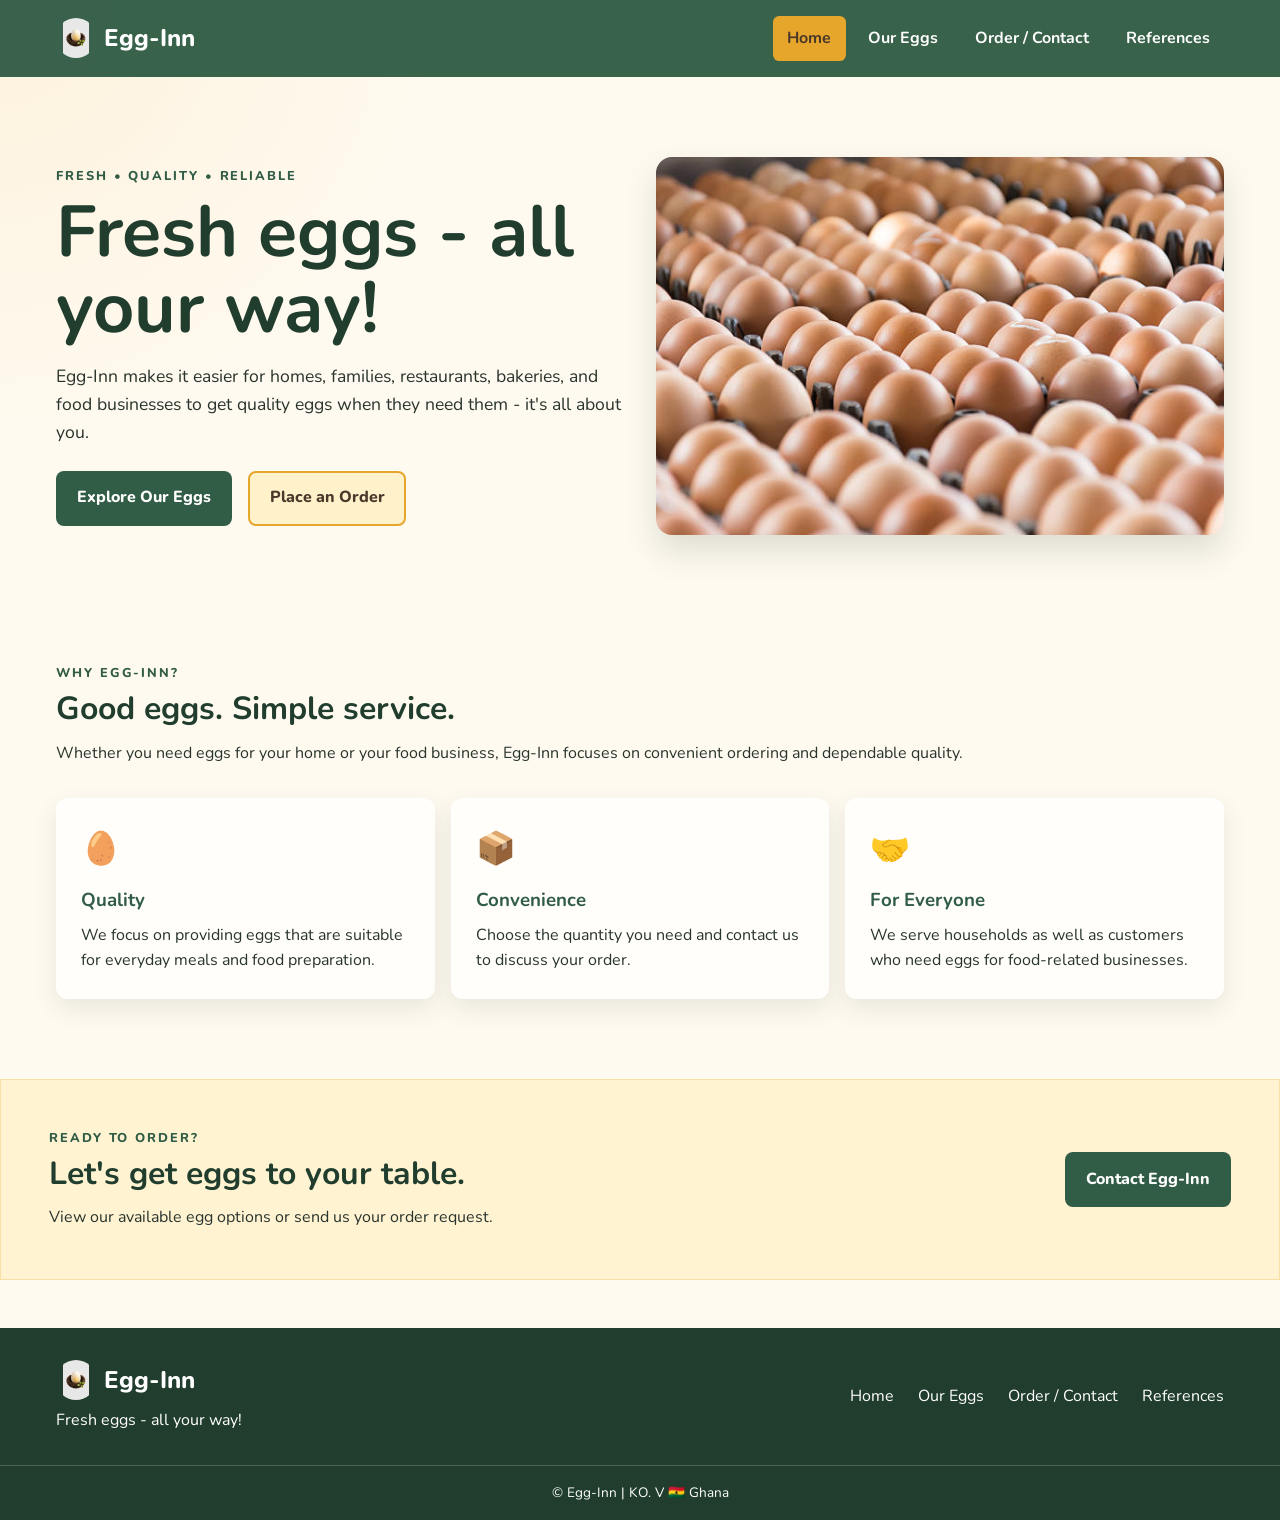
==== project/index.html @ 96a09015 "Egg project - all in" ====
<!DOCTYPE html>
<html lang="en">

<head>
    <meta charset="UTF-8">
    <meta name="author" content="Kelvin Offei Van-Addo">
    <meta name="description"
        content="Egg-Inn provides fresh, quality eggs for homes, families, food businesses, and customers looking for convenient egg supplies in Ghana.">
    <meta name="viewport" content="width=device-width, initial-scale=1.0">

    <title>Egg-Inn | Fresh Eggs - All Your Way!</title>

    <link rel="preconnect" href="https://fonts.googleapis.com">
    <link rel="preconnect" href="https://fonts.gstatic.com" crossorigin>
    <link href="https://fonts.googleapis.com/css2?family=Nunito:wght@400;600;700;800&display=swap" rel="stylesheet">

    <link rel="icon" href="images/logo.png" type="image/png">

    <link rel="stylesheet" href="styles/egg-inn.css">
    <link rel="stylesheet" href="styles/egg-inn-large.css">

    <script src="scripts/main.js" defer></script>
</head>

<body>

    <header class="site-header">

        <div class="header-content">

            <a class="logo" href="index.html">
                <img src="images/logo.png" alt="Egg-Inn logo" class="logo-icon">
                <span>Egg-Inn</span>
            </a>

            <button id="menu" class="menu-button" type="button" aria-label="Open navigation menu" aria-expanded="false"
                aria-controls="primary-navigation">
                ☰
            </button>

            <nav id="primary-navigation" class="navigation" aria-label="Main navigation">
                <ul>
                    <li><a class="active" href="index.html" aria-current="page">Home</a></li>
                    <li><a href="products.html">Our Eggs</a></li>
                    <li><a href="contact.html">Order / Contact</a></li>
                    <li><a href="references.html">References</a></li>
                </ul>
            </nav>

        </div>

    </header>

    <main>

        <section class="hero">

            <div class="hero-content">

                <p class="eyebrow">FRESH • QUALITY • RELIABLE</p>

                <h1>Fresh eggs - all your way!</h1>

                <p>
                    Egg-Inn makes it easier for homes, families, restaurants,
                    bakeries, and food businesses to get quality eggs when
                    they need them - it's all about you.
                </p>

                <div class="hero-actions">

                    <a class="button primary-button" href="products.html">
                        Explore Our Eggs
                    </a>

                    <a class="button secondary-button" href="contact.html">
                        Place an Order
                    </a>

                </div>

            </div>

            <div class="hero-image">

                <img src="images/egginnhero.webp" alt="Fresh eggs prepared for customers" width="800" height="600">

            </div>

        </section>

        <section class="welcome section-container">

            <div>

                <p class="eyebrow">WHY EGG-INN?</p>

                <h2>Good eggs. Simple service.</h2>

                <p>
                    Whether you need eggs for your home or your food business,
                    Egg-Inn focuses on convenient ordering and dependable
                    quality.
                </p>

            </div>

            <div class="feature-grid">

                <article class="feature-card">

                    <span class="feature-icon" aria-hidden="true">🥚</span>

                    <h3>Quality</h3>

                    <p>
                        We focus on providing eggs that are suitable for
                        everyday meals and food preparation.
                    </p>

                </article>

                <article class="feature-card">

                    <span class="feature-icon" aria-hidden="true">📦</span>

                    <h3>Convenience</h3>

                    <p>
                        Choose the quantity you need and contact us to discuss
                        your order.
                    </p>

                </article>

                <article class="feature-card">

                    <span class="feature-icon" aria-hidden="true">🤝</span>

                    <h3>For Everyone</h3>

                    <p>
                        We serve households as well as customers who need eggs
                        for food-related businesses.
                    </p>

                </article>

            </div>

        </section>

        <section class="cta-section">

            <div>

                <p class="eyebrow">READY TO ORDER?</p>

                <h2>Let's get eggs to your table.</h2>

                <p>
                    View our available egg options or send us your order
                    request.
                </p>

            </div>

            <a class="button primary-button" href="contact.html">
                Contact Egg-Inn
            </a>

        </section>

    </main>

    <footer class="site-footer">

        <div class="footer-content">

            <div>

                <a class="logo footer-logo" href="index.html">
                    <img src="images/logo.png" alt="Egg-Inn logo" class="logo-icon">
                    <span>Egg-Inn</span>
                </a>

                <p>Fresh eggs - all your way!</p>

            </div>

            <div class="footer-links">

                <a href="index.html">Home</a>
                <a href="products.html">Our Eggs</a>
                <a href="contact.html">Order / Contact</a>
                <a href="references.html">References</a>

            </div>

        </div>

        <div class="copyright">

            <p>
                &copy; <span id="currentyear"></span>
                Egg-Inn | KO. V 🇬🇭 Ghana
            </p>

            <p id="lastModified"></p>

        </div>

    </footer>

</body>

</html>
---- project/styles/egg-inn.css ----
:root {
    --green: #315c45;
    --green-dark: #203d2e;
    --cream: #fffaf0;
    --gold: #e6a62c;
    --gold-light: #fff1c9;
    --brown: #4b382a;
    --white: #ffffff;
    --gray: #f2f3ef;
    --text: #29342d;

    --glass: rgba(255, 255, 255, 0.72);
    --glass-border: rgba(255, 255, 255, 0.55);
    --shadow: 0 0.6rem 1.5rem rgba(32, 61, 46, 0.10);
}

* {
    box-sizing: border-box;
    margin: 0;
    padding: 0;
}

html {
    scroll-behavior: smooth;
}

body {
    font-family: "Nunito", sans-serif;
    background:
        radial-gradient(circle at top left, rgba(230, 166, 44, 0.10), transparent 28rem),
        var(--cream);
    color: var(--text);
    line-height: 1.6;
}

img {
    display: block;
    max-width: 100%;
    height: auto;
}

a {
    color: inherit;
}

.site-header {
    background: rgba(49, 92, 69, 0.96);
    color: var(--white);
    position: relative;
    z-index: 10;
}

.header-content {
    position: relative;
    display: flex;
    align-items: center;
    justify-content: space-between;
    max-width: 1200px;
    margin: 0 auto;
    padding: 1rem;
}

.logo {
    display: flex;
    align-items: center;
    gap: 0.5rem;
    color: var(--white);
    text-decoration: none;
    font-size: 1.5rem;
    font-weight: 800;
}

.logo-icon {
    width: 2.5rem;
    height: 2.5rem;
    object-fit: contain;
    border-radius: 50%;
}

.menu-button {
    border: 0;
    background: transparent;
    color: var(--white);
    font-size: 1.8rem;
    cursor: pointer;
    padding: 0.25rem 0.5rem;
}

.menu-button:focus-visible,
a:focus-visible,
button:focus-visible,
input:focus-visible,
select:focus-visible,
textarea:focus-visible {
    outline: 3px solid var(--gold);
    outline-offset: 3px;
}

.navigation {
    display: none;
    width: 100%;
}

.navigation.open {
    display: block;
}

.navigation ul {
    display: flex;
    flex-direction: column;
    list-style: none;
}

.navigation a {
    display: block;
    padding: 0.75rem 1rem;
    color: var(--white);
    text-decoration: none;
    font-weight: 700;
    border-radius: 0.4rem;
}

.navigation a:hover,
.navigation a.active {
    background: var(--gold);
    color: var(--brown);
}

.hero,
.page-intro,
.welcome,
.form-section,
.product-grid,
.info-section,
.confirmation,
.references-page {
    max-width: 1200px;
    margin: 0 auto;
    padding: 3rem 1rem;
}

.hero {
    display: grid;
    gap: 2rem;
    align-items: center;
}

.hero-content {
    max-width: 650px;
}

.hero h1,
.page-intro h1,
.confirmation h1 {
    color: var(--green-dark);
    font-size: clamp(2.2rem, 9vw, 4.5rem);
    line-height: 1.05;
    margin: 0.5rem 0 1rem;
}

.eyebrow {
    color: var(--green);
    font-size: 0.8rem;
    font-weight: 800;
    letter-spacing: 0.12rem;
}

.hero p:not(.eyebrow) {
    font-size: 1.1rem;
    max-width: 600px;
}

.hero-image img {
    width: 100%;
    border-radius: 1rem;
    box-shadow: 0 1rem 2rem rgba(32, 61, 46, 0.15);
}

.hero-actions {
    display: flex;
    flex-wrap: wrap;
    gap: 1rem;
    margin-top: 1.5rem;
}

.button {
    display: inline-block;
    border-radius: 0.5rem;
    padding: 0.8rem 1.2rem;
    text-decoration: none;
    font-weight: 800;
    cursor: pointer;
    border: 2px solid transparent;
    transition: transform 0.2s ease, box-shadow 0.2s ease, background 0.2s ease;
}

.button:hover {
    transform: translateY(-2px);
    box-shadow: 0 0.5rem 1rem rgba(32, 61, 46, 0.15);
}

.primary-button {
    background: var(--green);
    color: var(--white);
}

.primary-button:hover {
    background: var(--green-dark);
}

.secondary-button {
    background: var(--gold-light);
    border-color: var(--gold);
    color: var(--brown);
}

.secondary-button:hover {
    background: var(--gold);
}

.welcome h2,
.cta-section h2,
.info-section h2,
.product-summary-section h2 {
    color: var(--green-dark);
    font-size: 2rem;
    line-height: 1.2;
    margin: 0.4rem 0 0.75rem;
}

.feature-grid {
    display: grid;
    gap: 1rem;
    margin-top: 2rem;
}

.feature-card {
    background: var(--glass);
    border: 1px solid var(--glass-border);
    backdrop-filter: blur(10px);
    -webkit-backdrop-filter: blur(10px);
    padding: 1.5rem;
    border-radius: 0.75rem;
    box-shadow: var(--shadow);
}

.feature-icon {
    display: block;
    font-size: 2rem;
    margin-bottom: 0.75rem;
}

.feature-card h3 {
    color: var(--green);
    margin-bottom: 0.4rem;
}

.cta-section,
.info-section {
    display: grid;
    gap: 1.5rem;
    align-items: center;
    background: rgba(255, 241, 201, 0.78);
    border: 1px solid rgba(230, 166, 44, 0.25);
    margin-top: 2rem;
}

.page-intro {
    text-align: center;
    max-width: 900px;
}

.page-intro p:last-child {
    max-width: 700px;
    margin: 0 auto;
}

.product-grid {
    display: grid;
    gap: 1.5rem;
}

.product-card {
    overflow: hidden;
    background: var(--glass);
    border: 1px solid var(--glass-border);
    backdrop-filter: blur(10px);
    -webkit-backdrop-filter: blur(10px);
    border-radius: 0.75rem;
    box-shadow: var(--shadow);
    transition: transform 0.2s ease, box-shadow 0.2s ease;
}

.product-card:hover {
    transform: translateY(-4px);
    box-shadow: 0 1rem 2rem rgba(32, 61, 46, 0.14);
}

.product-card img {
    width: 100%;
}

.product-content {
    padding: 1.5rem;
}

.product-label {
    color: var(--green);
    font-size: 0.75rem;
    font-weight: 800;
    letter-spacing: 0.1rem;
}

.product-content h2 {
    color: var(--green-dark);
    margin: 0.35rem 0 0.5rem;
}

.text-link {
    display: inline-block;
    color: var(--green);
    font-weight: 800;
    margin-top: 1rem;
}

.text-link:hover {
    color: var(--gold);
}

.product-summary-section {
    padding-top: 1rem;
}

.product-summary {
    list-style: none;
    display: grid;
    gap: 1rem;
    margin-top: 1.5rem;
}

.product-summary li {
    background: var(--glass);
    border: 1px solid var(--glass-border);
    border-left: 0.35rem solid var(--gold);
    backdrop-filter: blur(10px);
    -webkit-backdrop-filter: blur(10px);
    padding: 1rem;
    border-radius: 0.4rem;
    box-shadow: var(--shadow);
}

.form-section {
    max-width: 800px;
}

form {
    background: var(--glass);
    border: 1px solid var(--glass-border);
    backdrop-filter: blur(12px);
    -webkit-backdrop-filter: blur(12px);
    padding: 1.5rem;
    border-radius: 0.75rem;
    box-shadow: var(--shadow);
}

fieldset {
    border: 0;
    margin-bottom: 1.5rem;
}

legend {
    color: var(--green-dark);
    font-size: 1.25rem;
    font-weight: 800;
    margin-bottom: 1rem;
}

label {
    display: block;
    margin-bottom: 0.4rem;
    font-weight: 700;
}

input,
select,
textarea {
    width: 100%;
    border: 1px solid #b9c2ba;
    border-radius: 0.4rem;
    background: rgba(255, 255, 255, 0.88);
    color: var(--text);
    font: inherit;
    padding: 0.75rem;
    margin-bottom: 1rem;
}

input:focus,
select:focus,
textarea:focus {
    outline: 3px solid var(--gold-light);
    border-color: var(--green);
}

textarea {
    resize: vertical;
}

.required {
    color: #a32626;
    font-weight: 800;
}

.required-note {
    margin-bottom: 1rem;
    font-size: 0.9rem;
}

.confirmation {
    min-height: 60vh;
    display: flex;
    flex-direction: column;
    justify-content: center;
    align-items: flex-start;
}

.confirmation-icon {
    font-size: 4rem;
    margin-bottom: 1rem;
}

.confirmation p:not(.eyebrow) {
    max-width: 600px;
    margin-bottom: 1.5rem;
}

.references-page {
    min-height: 70vh;
}

.references-page h1,
.references-page h2 {
    color: var(--green-dark);
    margin-bottom: 1rem;
}

.references-page p {
    margin-bottom: 1.5rem;
}

.references-page ul {
    margin: 0 0 2rem 1.5rem;
}

.references-page a {
    color: var(--green);
    font-weight: 700;
}

.references-page a:hover {
    color: var(--gold);
}

.site-footer {
    background: var(--green-dark);
    color: var(--white);
    margin-top: 3rem;
}

.footer-content {
    max-width: 1200px;
    margin: 0 auto;
    padding: 2rem 1rem;
}

.footer-logo {
    margin-bottom: 0.5rem;
}

.footer-links {
    display: flex;
    flex-direction: column;
    gap: 0.5rem;
    margin-top: 1.5rem;
}

.footer-links a {
    text-decoration: none;
}

.footer-links a:hover {
    color: var(--gold);
}

.copyright {
    border-top: 1px solid rgba(255, 255, 255, 0.2);
    text-align: center;
    padding: 1rem;
    font-size: 0.85rem;
}
---- project/styles/egg-inn-large.css ----
@media screen and (min-width: 768px) {

    .header-content {
        display: flex;
        flex-wrap: wrap;
    }

    .menu-button {
        display: none;
    }

    .navigation {
        display: block;
        width: auto;
        margin-left: auto;
    }

    .navigation ul {
        flex-direction: row;
        align-items: center;
        gap: 0.5rem;
    }

    .navigation a {
        padding: 0.6rem 0.9rem;
    }

    .hero {
        grid-template-columns: 1fr 1fr;
        padding-top: 5rem;
        padding-bottom: 5rem;
    }

    .feature-grid {
        grid-template-columns: repeat(3, 1fr);
    }

    .product-grid {
        grid-template-columns: repeat(3, 1fr);
    }

    .cta-section,
    .info-section {
        grid-template-columns: 1fr auto;
        padding: 3rem;
    }

    .footer-content {
        display: flex;
        justify-content: space-between;
        align-items: center;
    }

    .footer-links {
        flex-direction: row;
        margin-top: 0;
        gap: 1.5rem;
    }

}
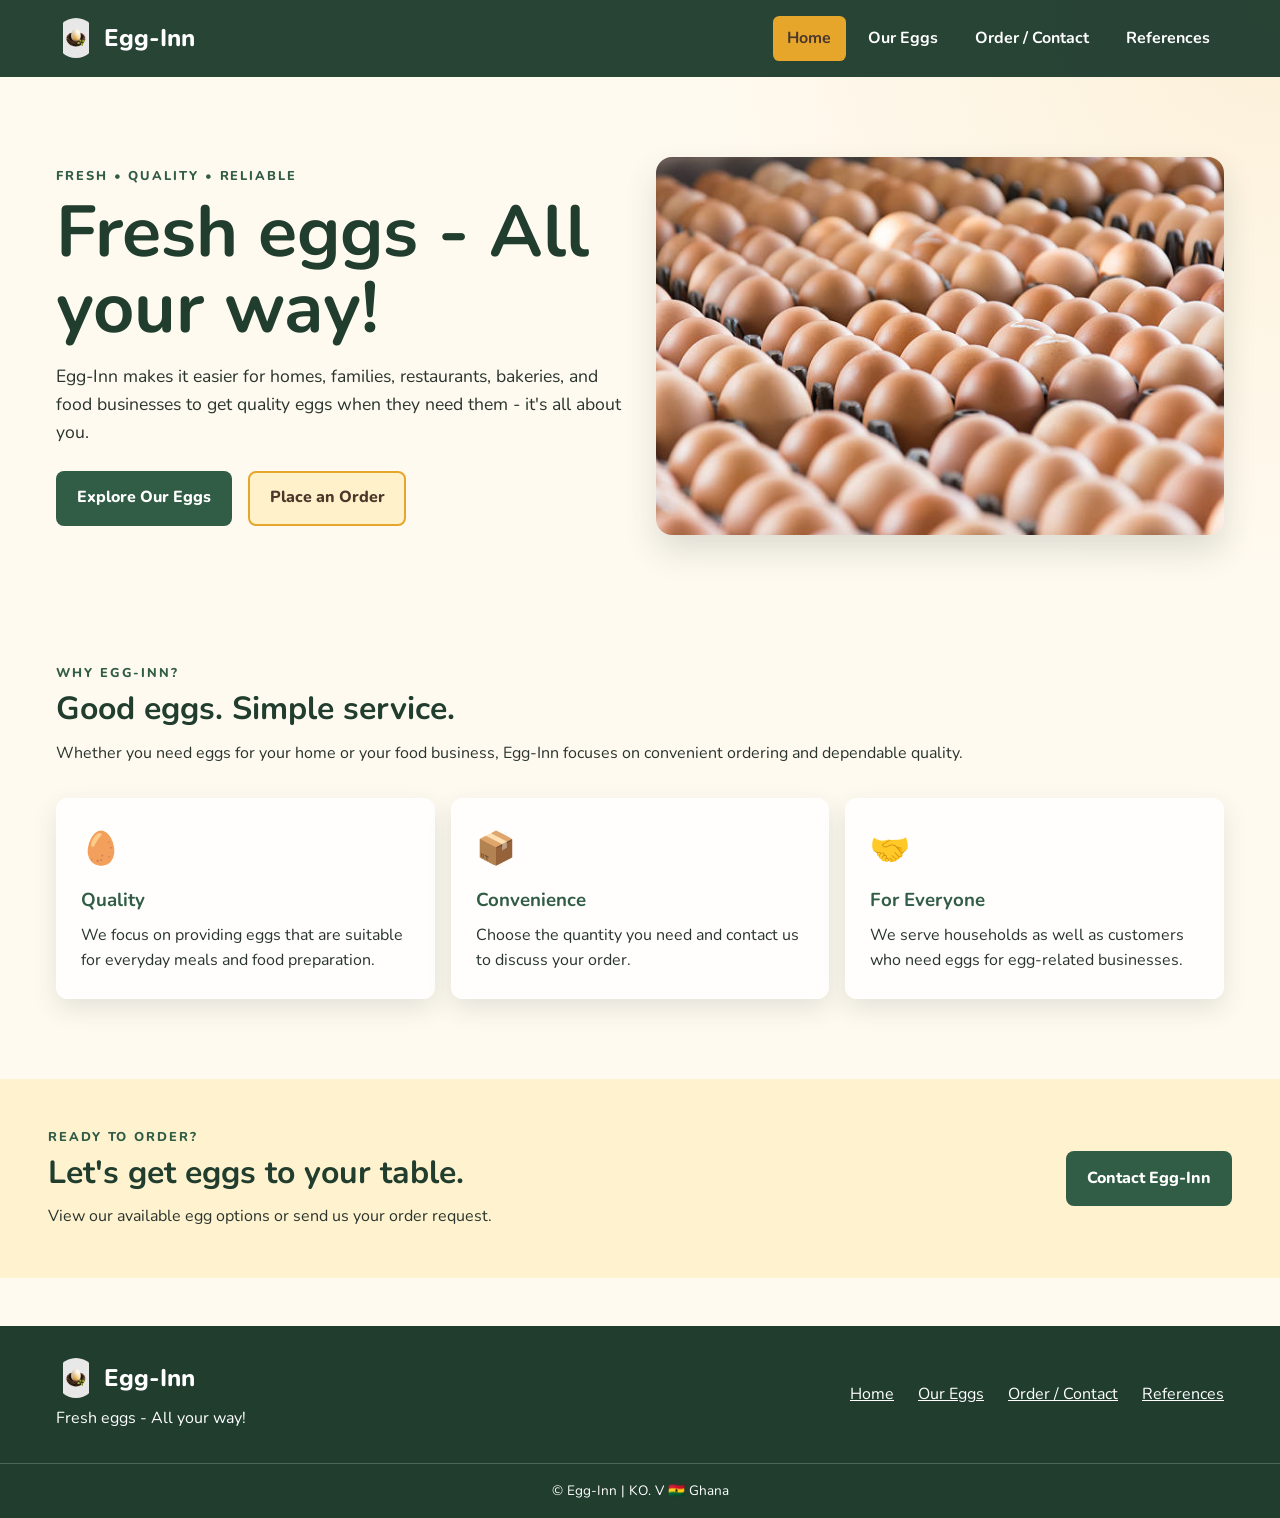
==== commit 1a516df2: "mobile menu fixes" ====
--- a/project/index.html
+++ b/project/index.html
@@ -10,11 +10,11 @@
 
     <title>Egg-Inn | Fresh Eggs - All Your Way!</title>
 
+    <link rel="icon" href="images/logo.png">
+
     <link rel="preconnect" href="https://fonts.googleapis.com">
     <link rel="preconnect" href="https://fonts.gstatic.com" crossorigin>
     <link href="https://fonts.googleapis.com/css2?family=Nunito:wght@400;600;700;800&display=swap" rel="stylesheet">
-
-    <link rel="icon" href="images/logo.png" type="image/png">
 
     <link rel="stylesheet" href="styles/egg-inn.css">
     <link rel="stylesheet" href="styles/egg-inn-large.css">
@@ -34,13 +34,13 @@
             </a>
 
             <button id="menu" class="menu-button" type="button" aria-label="Open navigation menu" aria-expanded="false"
-                aria-controls="primary-navigation">
+                aria-controls="main-navigation">
                 ☰
             </button>
 
-            <nav id="primary-navigation" class="navigation" aria-label="Main navigation">
+            <nav id="main-navigation" class="navigation" aria-label="Main navigation">
                 <ul>
-                    <li><a class="active" href="index.html" aria-current="page">Home</a></li>
+                    <li><a class="active" href="index.html">Home</a></li>
                     <li><a href="products.html">Our Eggs</a></li>
                     <li><a href="contact.html">Order / Contact</a></li>
                     <li><a href="references.html">References</a></li>
@@ -59,12 +59,12 @@
 
                 <p class="eyebrow">FRESH • QUALITY • RELIABLE</p>
 
-                <h1>Fresh eggs - all your way!</h1>
+                <h1>Fresh eggs - All your way!</h1>
 
                 <p>
                     Egg-Inn makes it easier for homes, families, restaurants,
-                    bakeries, and food businesses to get quality eggs when
-                    they need them - it's all about you.
+                    bakeries, and food businesses to get quality eggs when they
+                    need them - it's all about you.
                 </p>
 
                 <div class="hero-actions">
@@ -82,9 +82,7 @@
             </div>
 
             <div class="hero-image">
-
                 <img src="images/egginnhero.webp" alt="Fresh eggs prepared for customers" width="800" height="600">
-
             </div>
 
         </section>
@@ -92,7 +90,6 @@
         <section class="welcome section-container">
 
             <div>
-
                 <p class="eyebrow">WHY EGG-INN?</p>
 
                 <h2>Good eggs. Simple service.</h2>
@@ -102,48 +99,35 @@
                     Egg-Inn focuses on convenient ordering and dependable
                     quality.
                 </p>
-
             </div>
 
             <div class="feature-grid">
 
                 <article class="feature-card">
-
                     <span class="feature-icon" aria-hidden="true">🥚</span>
-
                     <h3>Quality</h3>
-
                     <p>
                         We focus on providing eggs that are suitable for
                         everyday meals and food preparation.
                     </p>
-
                 </article>
 
                 <article class="feature-card">
-
                     <span class="feature-icon" aria-hidden="true">📦</span>
-
                     <h3>Convenience</h3>
-
                     <p>
                         Choose the quantity you need and contact us to discuss
                         your order.
                     </p>
-
                 </article>
 
                 <article class="feature-card">
-
                     <span class="feature-icon" aria-hidden="true">🤝</span>
-
                     <h3>For Everyone</h3>
-
                     <p>
                         We serve households as well as customers who need eggs
-                        for food-related businesses.
+                        for egg-related businesses.
                     </p>
-
                 </article>
 
             </div>
@@ -153,7 +137,6 @@
         <section class="cta-section">
 
             <div>
-
                 <p class="eyebrow">READY TO ORDER?</p>
 
                 <h2>Let's get eggs to your table.</h2>
@@ -162,7 +145,6 @@
                     View our available egg options or send us your order
                     request.
                 </p>
-
             </div>
 
             <a class="button primary-button" href="contact.html">
@@ -178,23 +160,19 @@
         <div class="footer-content">
 
             <div>
-
                 <a class="logo footer-logo" href="index.html">
                     <img src="images/logo.png" alt="Egg-Inn logo" class="logo-icon">
                     <span>Egg-Inn</span>
                 </a>
 
-                <p>Fresh eggs - all your way!</p>
-
+                <p>Fresh eggs - All your way!</p>
             </div>
 
             <div class="footer-links">
-
                 <a href="index.html">Home</a>
                 <a href="products.html">Our Eggs</a>
                 <a href="contact.html">Order / Contact</a>
                 <a href="references.html">References</a>
-
             </div>
 
         </div>
@@ -202,7 +180,7 @@
         <div class="copyright">
 
             <p>
-                &copy; <span id="currentyear"></span>
+                &copy;<span id="currentyear"></span>
                 Egg-Inn | KO. V 🇬🇭 Ghana
             </p>
 
--- a/project/styles/egg-inn.css
+++ b/project/styles/egg-inn.css
@@ -8,10 +8,9 @@
     --white: #ffffff;
     --gray: #f2f3ef;
     --text: #29342d;
-
-    --glass: rgba(255, 255, 255, 0.72);
-    --glass-border: rgba(255, 255, 255, 0.55);
-    --shadow: 0 0.6rem 1.5rem rgba(32, 61, 46, 0.10);
+    --glass: rgba(255, 255, 255, 0.78);
+    --glass-border: rgba(255, 255, 255, 0.65);
+    --shadow: 0 0.6rem 1.5rem rgba(32, 61, 46, 0.12);
 }
 
 * {
@@ -27,7 +26,7 @@
 body {
     font-family: "Nunito", sans-serif;
     background:
-        radial-gradient(circle at top left, rgba(230, 166, 44, 0.10), transparent 28rem),
+        radial-gradient(circle at top right, rgba(230, 166, 44, 0.12), transparent 30%),
         var(--cream);
     color: var(--text);
     line-height: 1.6;
@@ -43,11 +42,20 @@
     color: inherit;
 }
 
+button,
+input,
+select,
+textarea {
+    font: inherit;
+}
+
+/* HEADER */
+
 .site-header {
-    background: rgba(49, 92, 69, 0.96);
+    background: rgba(32, 61, 46, 0.96);
     color: var(--white);
     position: relative;
-    z-index: 10;
+    z-index: 1000;
 }
 
 .header-content {
@@ -86,14 +94,9 @@
     padding: 0.25rem 0.5rem;
 }
 
-.menu-button:focus-visible,
-a:focus-visible,
-button:focus-visible,
-input:focus-visible,
-select:focus-visible,
-textarea:focus-visible {
-    outline: 3px solid var(--gold);
-    outline-offset: 3px;
+.menu-button:hover,
+.menu-button:focus {
+    color: var(--gold);
 }
 
 .navigation {
@@ -109,6 +112,8 @@
     display: flex;
     flex-direction: column;
     list-style: none;
+    gap: 0.25rem;
+    padding-top: 0.75rem;
 }
 
 .navigation a {
@@ -121,10 +126,13 @@
 }
 
 .navigation a:hover,
+.navigation a:focus,
 .navigation a.active {
     background: var(--gold);
     color: var(--brown);
 }
+
+/* GENERAL */
 
 .hero,
 .page-intro,
@@ -139,6 +147,12 @@
     padding: 3rem 1rem;
 }
 
+.section-container {
+    max-width: 1200px;
+    margin: 0 auto;
+    padding: 3rem 1rem;
+}
+
 .hero {
     display: grid;
     gap: 2rem;
@@ -183,6 +197,8 @@
     margin-top: 1.5rem;
 }
 
+/* BUTTONS */
+
 .button {
     display: inline-block;
     border-radius: 0.5rem;
@@ -191,12 +207,11 @@
     font-weight: 800;
     cursor: pointer;
     border: 2px solid transparent;
-    transition: transform 0.2s ease, box-shadow 0.2s ease, background 0.2s ease;
+    transition: transform 0.2s ease, background-color 0.2s ease;
 }
 
 .button:hover {
     transform: translateY(-2px);
-    box-shadow: 0 0.5rem 1rem rgba(32, 61, 46, 0.15);
 }
 
 .primary-button {
@@ -204,7 +219,8 @@
     color: var(--white);
 }
 
-.primary-button:hover {
+.primary-button:hover,
+.primary-button:focus {
     background: var(--green-dark);
 }
 
@@ -214,14 +230,16 @@
     color: var(--brown);
 }
 
-.secondary-button:hover {
+.secondary-button:hover,
+.secondary-button:focus {
     background: var(--gold);
 }
+
+/* FEATURE CARDS */
 
 .welcome h2,
 .cta-section h2,
-.info-section h2,
-.product-summary-section h2 {
+.info-section h2 {
     color: var(--green-dark);
     font-size: 2rem;
     line-height: 1.2;
@@ -234,11 +252,17 @@
     margin-top: 2rem;
 }
 
-.feature-card {
+.feature-card,
+.product-card,
+form,
+.product-summary li {
     background: var(--glass);
     border: 1px solid var(--glass-border);
     backdrop-filter: blur(10px);
     -webkit-backdrop-filter: blur(10px);
+}
+
+.feature-card {
     padding: 1.5rem;
     border-radius: 0.75rem;
     box-shadow: var(--shadow);
@@ -254,16 +278,19 @@
     color: var(--green);
     margin-bottom: 0.4rem;
 }
+
+/* CTA */
 
 .cta-section,
 .info-section {
     display: grid;
     gap: 1.5rem;
     align-items: center;
-    background: rgba(255, 241, 201, 0.78);
-    border: 1px solid rgba(230, 166, 44, 0.25);
+    background: rgba(255, 241, 201, 0.82);
     margin-top: 2rem;
 }
+
+/* PAGE INTRO */
 
 .page-intro {
     text-align: center;
@@ -275,6 +302,8 @@
     margin: 0 auto;
 }
 
+/* PRODUCTS */
+
 .product-grid {
     display: grid;
     gap: 1.5rem;
@@ -282,18 +311,8 @@
 
 .product-card {
     overflow: hidden;
-    background: var(--glass);
-    border: 1px solid var(--glass-border);
-    backdrop-filter: blur(10px);
-    -webkit-backdrop-filter: blur(10px);
     border-radius: 0.75rem;
     box-shadow: var(--shadow);
-    transition: transform 0.2s ease, box-shadow 0.2s ease;
-}
-
-.product-card:hover {
-    transform: translateY(-4px);
-    box-shadow: 0 1rem 2rem rgba(32, 61, 46, 0.14);
 }
 
 .product-card img {
@@ -323,13 +342,12 @@
     margin-top: 1rem;
 }
 
-.text-link:hover {
+.text-link:hover,
+.text-link:focus {
     color: var(--gold);
 }
 
-.product-summary-section {
-    padding-top: 1rem;
-}
+/* PRODUCT SUMMARY */
 
 .product-summary {
     list-style: none;
@@ -339,25 +357,18 @@
 }
 
 .product-summary li {
-    background: var(--glass);
-    border: 1px solid var(--glass-border);
     border-left: 0.35rem solid var(--gold);
-    backdrop-filter: blur(10px);
-    -webkit-backdrop-filter: blur(10px);
     padding: 1rem;
     border-radius: 0.4rem;
-    box-shadow: var(--shadow);
-}
+}
+
+/* FORM */
 
 .form-section {
     max-width: 800px;
 }
 
 form {
-    background: var(--glass);
-    border: 1px solid var(--glass-border);
-    backdrop-filter: blur(12px);
-    -webkit-backdrop-filter: blur(12px);
     padding: 1.5rem;
     border-radius: 0.75rem;
     box-shadow: var(--shadow);
@@ -387,18 +398,19 @@
     width: 100%;
     border: 1px solid #b9c2ba;
     border-radius: 0.4rem;
-    background: rgba(255, 255, 255, 0.88);
+    background: var(--white);
     color: var(--text);
-    font: inherit;
     padding: 0.75rem;
     margin-bottom: 1rem;
 }
 
 input:focus,
 select:focus,
-textarea:focus {
-    outline: 3px solid var(--gold-light);
-    border-color: var(--green);
+textarea:focus,
+button:focus-visible,
+a:focus-visible {
+    outline: 3px solid var(--gold);
+    outline-offset: 2px;
 }
 
 textarea {
@@ -414,6 +426,8 @@
     margin-bottom: 1rem;
     font-size: 0.9rem;
 }
+
+/* CONFIRMATION */
 
 .confirmation {
     min-height: 60vh;
@@ -433,6 +447,8 @@
     margin-bottom: 1.5rem;
 }
 
+/* REFERENCES */
+
 .references-page {
     min-height: 70vh;
 }
@@ -451,14 +467,16 @@
     margin: 0 0 2rem 1.5rem;
 }
 
+.references-page li {
+    margin-bottom: 0.75rem;
+}
+
 .references-page a {
     color: var(--green);
     font-weight: 700;
 }
 
-.references-page a:hover {
-    color: var(--gold);
-}
+/* FOOTER */
 
 .site-footer {
     background: var(--green-dark);
@@ -483,11 +501,8 @@
     margin-top: 1.5rem;
 }
 
-.footer-links a {
-    text-decoration: none;
-}
-
-.footer-links a:hover {
+.footer-links a:hover,
+.footer-links a:focus {
     color: var(--gold);
 }
 
--- a/project/styles/egg-inn-large.css
+++ b/project/styles/egg-inn-large.css
@@ -2,7 +2,7 @@
 
     .header-content {
         display: flex;
-        flex-wrap: wrap;
+        flex-wrap: nowrap;
     }
 
     .menu-button {
@@ -19,6 +19,7 @@
         flex-direction: row;
         align-items: center;
         gap: 0.5rem;
+        padding-top: 0;
     }
 
     .navigation a {
@@ -56,5 +57,4 @@
         margin-top: 0;
         gap: 1.5rem;
     }
-
 }
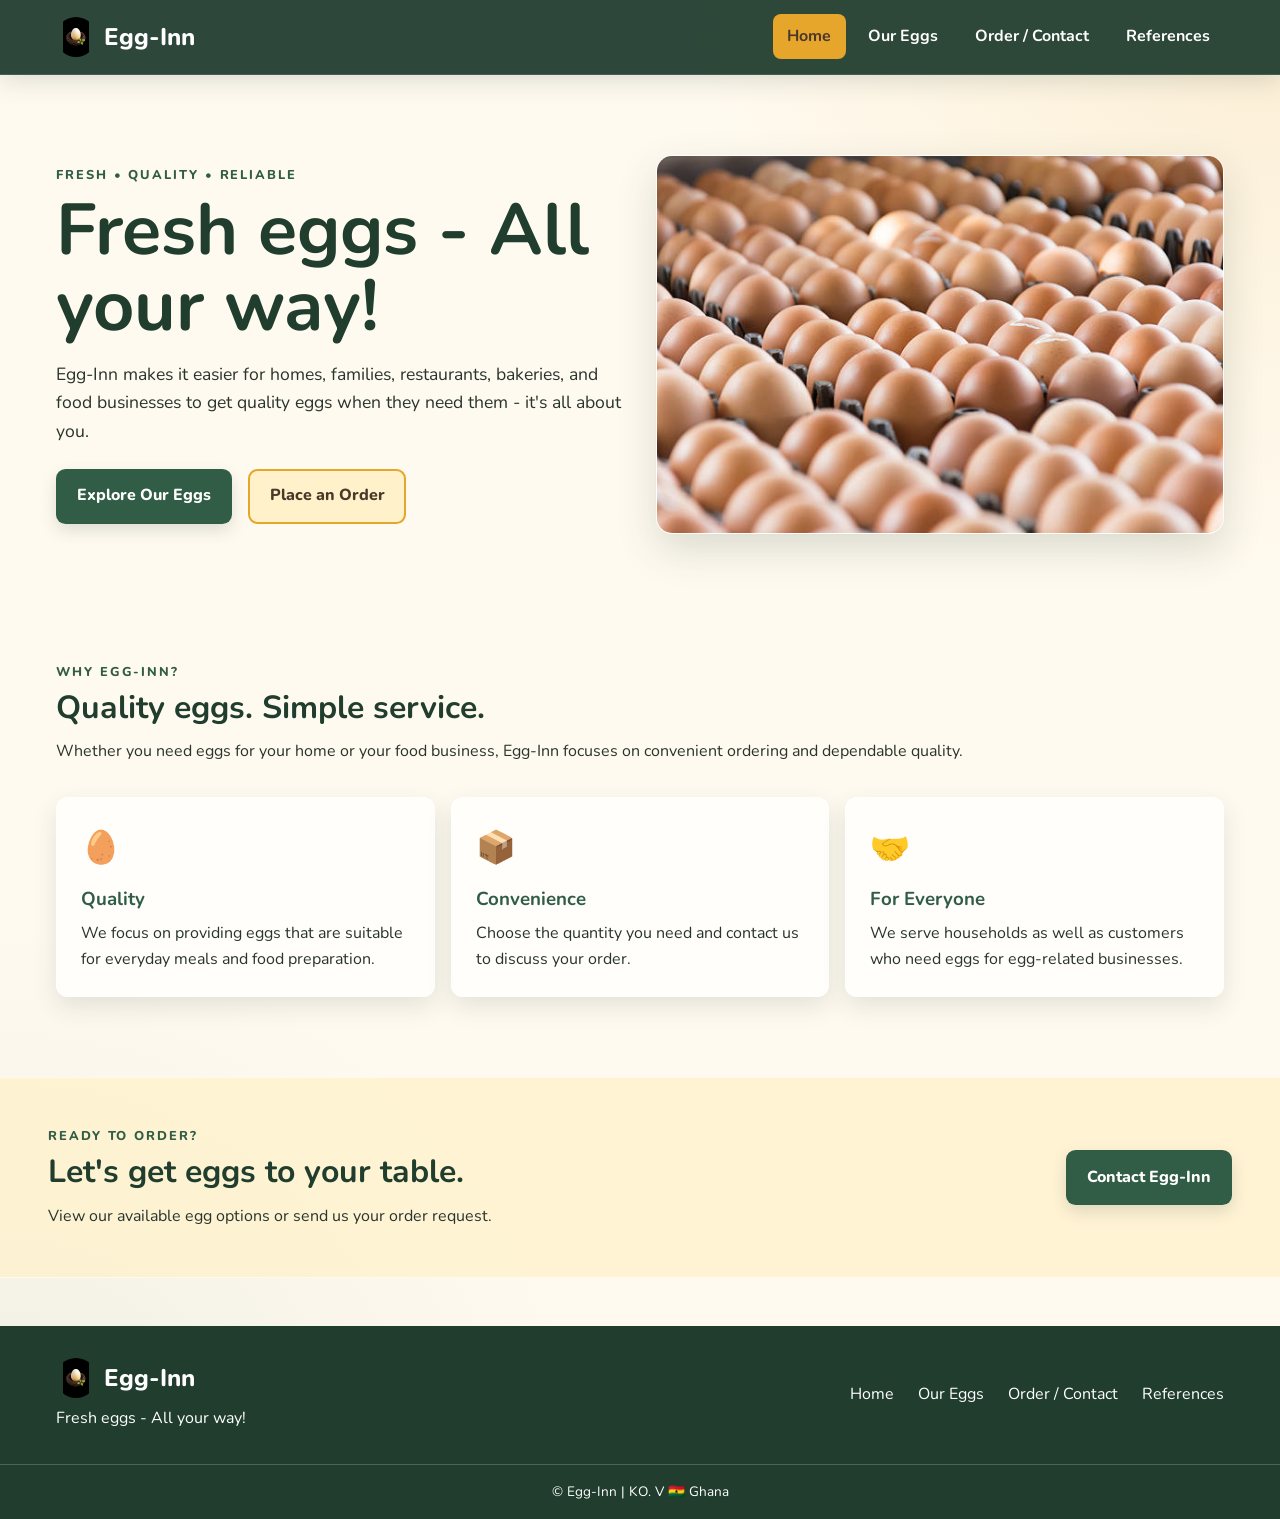
==== commit f48fca64: "major updates to favicon, glassy touch, main.js to egginn.js," ====
--- a/project/index.html
+++ b/project/index.html
@@ -19,7 +19,7 @@
     <link rel="stylesheet" href="styles/egg-inn.css">
     <link rel="stylesheet" href="styles/egg-inn-large.css">
 
-    <script src="scripts/main.js" defer></script>
+    <script src="scripts/egginn.js" defer></script>
 </head>
 
 <body>
@@ -35,15 +35,23 @@
 
             <button id="menu" class="menu-button" type="button" aria-label="Open navigation menu" aria-expanded="false"
                 aria-controls="main-navigation">
-                ☰
+                <span aria-hidden="true">☰</span>
             </button>
 
             <nav id="main-navigation" class="navigation" aria-label="Main navigation">
                 <ul>
-                    <li><a class="active" href="index.html">Home</a></li>
-                    <li><a href="products.html">Our Eggs</a></li>
-                    <li><a href="contact.html">Order / Contact</a></li>
-                    <li><a href="references.html">References</a></li>
+                    <li>
+                        <a class="active" href="index.html" aria-current="page">Home</a>
+                    </li>
+                    <li>
+                        <a href="products.html">Our Eggs</a>
+                    </li>
+                    <li>
+                        <a href="contact.html">Order / Contact</a>
+                    </li>
+                    <li>
+                        <a href="references.html">References</a>
+                    </li>
                 </ul>
             </nav>
 
@@ -92,7 +100,7 @@
             <div>
                 <p class="eyebrow">WHY EGG-INN?</p>
 
-                <h2>Good eggs. Simple service.</h2>
+                <h2>Quality eggs. Simple service.</h2>
 
                 <p>
                     Whether you need eggs for your home or your food business,
--- a/project/styles/egg-inn.css
+++ b/project/styles/egg-inn.css
@@ -8,9 +8,13 @@
     --white: #ffffff;
     --gray: #f2f3ef;
     --text: #29342d;
-    --glass: rgba(255, 255, 255, 0.78);
-    --glass-border: rgba(255, 255, 255, 0.65);
+
+    --glass: rgba(255, 255, 255, 0.72);
+    --glass-strong: rgba(255, 255, 255, 0.84);
+    --glass-border: rgba(255, 255, 255, 0.7);
+
     --shadow: 0 0.6rem 1.5rem rgba(32, 61, 46, 0.12);
+    --shadow-large: 0 1rem 2.5rem rgba(32, 61, 46, 0.16);
 }
 
 * {
@@ -24,10 +28,18 @@
 }
 
 body {
+    min-width: 320px;
     font-family: "Nunito", sans-serif;
+
     background:
-        radial-gradient(circle at top right, rgba(230, 166, 44, 0.12), transparent 30%),
+        radial-gradient(circle at top right,
+            rgba(230, 166, 44, 0.14),
+            transparent 30%),
+        radial-gradient(circle at bottom left,
+            rgba(49, 92, 69, 0.08),
+            transparent 30%),
         var(--cream);
+
     color: var(--text);
     line-height: 1.6;
 }
@@ -49,31 +61,47 @@
     font: inherit;
 }
 
-/* HEADER */
+/* =========================
+   HEADER
+   ========================= */
 
 .site-header {
-    background: rgba(32, 61, 46, 0.96);
-    color: var(--white);
     position: relative;
     z-index: 1000;
+
+    background: rgba(32, 61, 46, 0.94);
+    border-bottom: 1px solid rgba(255, 255, 255, 0.12);
+
+    color: var(--white);
+
+    box-shadow: 0 0.4rem 1.5rem rgba(32, 61, 46, 0.15);
+
+    backdrop-filter: blur(12px);
+    -webkit-backdrop-filter: blur(12px);
 }
 
 .header-content {
     position: relative;
+
     display: flex;
+    flex-wrap: wrap;
     align-items: center;
     justify-content: space-between;
+
     max-width: 1200px;
     margin: 0 auto;
-    padding: 1rem;
+
+    padding: 0.9rem 1rem;
 }
 
 .logo {
     display: flex;
     align-items: center;
     gap: 0.5rem;
+
     color: var(--white);
     text-decoration: none;
+
     font-size: 1.5rem;
     font-weight: 800;
 }
@@ -81,27 +109,53 @@
 .logo-icon {
     width: 2.5rem;
     height: 2.5rem;
+
     object-fit: contain;
     border-radius: 50%;
 }
 
 .menu-button {
-    border: 0;
-    background: transparent;
+    display: flex;
+    align-items: center;
+    justify-content: center;
+
+    min-width: 2.75rem;
+    min-height: 2.75rem;
+
+    border: 1px solid rgba(255, 255, 255, 0.2);
+    border-radius: 0.6rem;
+
+    background: rgba(255, 255, 255, 0.08);
     color: var(--white);
-    font-size: 1.8rem;
+
+    font-size: 1.7rem;
+    line-height: 1;
+
     cursor: pointer;
-    padding: 0.25rem 0.5rem;
+
+    transition:
+        background-color 0.2s ease,
+        color 0.2s ease,
+        transform 0.2s ease;
 }
 
 .menu-button:hover,
-.menu-button:focus {
+.menu-button:focus-visible {
+    background: rgba(230, 166, 44, 0.2);
     color: var(--gold);
+}
+
+.menu-button:active {
+    transform: scale(0.95);
 }
 
 .navigation {
     display: none;
+
+    flex-basis: 100%;
     width: 100%;
+
+    margin-top: 0.75rem;
 }
 
 .navigation.open {
@@ -111,28 +165,37 @@
 .navigation ul {
     display: flex;
     flex-direction: column;
+
     list-style: none;
     gap: 0.25rem;
-    padding-top: 0.75rem;
 }
 
 .navigation a {
     display: block;
+
     padding: 0.75rem 1rem;
+
     color: var(--white);
     text-decoration: none;
     font-weight: 700;
-    border-radius: 0.4rem;
+
+    border-radius: 0.5rem;
+
+    transition:
+        background-color 0.2s ease,
+        color 0.2s ease;
 }
 
 .navigation a:hover,
-.navigation a:focus,
+.navigation a:focus-visible,
 .navigation a.active {
     background: var(--gold);
     color: var(--brown);
 }
 
-/* GENERAL */
+/* =========================
+   GENERAL LAYOUT
+   ========================= */
 
 .hero,
 .page-intro,
@@ -153,6 +216,10 @@
     padding: 3rem 1rem;
 }
 
+/* =========================
+   HERO
+   ========================= */
+
 .hero {
     display: grid;
     gap: 2rem;
@@ -167,60 +234,86 @@
 .page-intro h1,
 .confirmation h1 {
     color: var(--green-dark);
+
     font-size: clamp(2.2rem, 9vw, 4.5rem);
     line-height: 1.05;
+
     margin: 0.5rem 0 1rem;
 }
 
 .eyebrow {
     color: var(--green);
+
     font-size: 0.8rem;
     font-weight: 800;
     letter-spacing: 0.12rem;
 }
 
 .hero p:not(.eyebrow) {
+    max-width: 600px;
     font-size: 1.1rem;
-    max-width: 600px;
 }
 
 .hero-image img {
     width: 100%;
+
+    border: 1px solid var(--glass-border);
     border-radius: 1rem;
-    box-shadow: 0 1rem 2rem rgba(32, 61, 46, 0.15);
+
+    box-shadow: var(--shadow-large);
 }
 
 .hero-actions {
     display: flex;
     flex-wrap: wrap;
     gap: 1rem;
+
     margin-top: 1.5rem;
 }
 
-/* BUTTONS */
+/* =========================
+   BUTTONS
+   ========================= */
 
 .button {
     display: inline-block;
-    border-radius: 0.5rem;
+
+    border-radius: 0.6rem;
     padding: 0.8rem 1.2rem;
+
     text-decoration: none;
+    text-align: center;
+
     font-weight: 800;
+
     cursor: pointer;
+
     border: 2px solid transparent;
-    transition: transform 0.2s ease, background-color 0.2s ease;
+
+    transition:
+        transform 0.2s ease,
+        background-color 0.2s ease,
+        box-shadow 0.2s ease;
 }
 
 .button:hover {
     transform: translateY(-2px);
+}
+
+.button:focus-visible {
+    outline: 3px solid var(--gold);
+    outline-offset: 2px;
 }
 
 .primary-button {
     background: var(--green);
     color: var(--white);
+
+    box-shadow: 0 0.4rem 1rem rgba(32, 61, 46, 0.15);
 }
 
 .primary-button:hover,
-.primary-button:focus {
+.primary-button:focus-visible {
     background: var(--green-dark);
 }
 
@@ -231,24 +324,30 @@
 }
 
 .secondary-button:hover,
-.secondary-button:focus {
+.secondary-button:focus-visible {
     background: var(--gold);
 }
 
-/* FEATURE CARDS */
+/* =========================
+   FEATURE CARDS
+   ========================= */
 
 .welcome h2,
 .cta-section h2,
-.info-section h2 {
+.info-section h2,
+.section-container h2 {
     color: var(--green-dark);
+
     font-size: 2rem;
     line-height: 1.2;
+
     margin: 0.4rem 0 0.75rem;
 }
 
 .feature-grid {
     display: grid;
     gap: 1rem;
+
     margin-top: 2rem;
 }
 
@@ -257,20 +356,35 @@
 form,
 .product-summary li {
     background: var(--glass);
+
     border: 1px solid var(--glass-border);
+
     backdrop-filter: blur(10px);
     -webkit-backdrop-filter: blur(10px);
 }
 
 .feature-card {
     padding: 1.5rem;
+
     border-radius: 0.75rem;
+
     box-shadow: var(--shadow);
+
+    transition:
+        transform 0.2s ease,
+        box-shadow 0.2s ease;
+}
+
+.feature-card:hover {
+    transform: translateY(-3px);
+    box-shadow: var(--shadow-large);
 }
 
 .feature-icon {
     display: block;
+
     font-size: 2rem;
+
     margin-bottom: 0.75rem;
 }
 
@@ -279,18 +393,27 @@
     margin-bottom: 0.4rem;
 }
 
-/* CTA */
+/* =========================
+   CTA / INFO
+   ========================= */
 
 .cta-section,
 .info-section {
     display: grid;
     gap: 1.5rem;
     align-items: center;
-    background: rgba(255, 241, 201, 0.82);
+
+    background: rgba(255, 241, 201, 0.72);
+
+    border-top: 1px solid rgba(255, 255, 255, 0.65);
+    border-bottom: 1px solid rgba(255, 255, 255, 0.65);
+
     margin-top: 2rem;
 }
 
-/* PAGE INTRO */
+/* =========================
+   PAGE INTRO
+   ========================= */
 
 .page-intro {
     text-align: center;
@@ -302,7 +425,9 @@
     margin: 0 auto;
 }
 
-/* PRODUCTS */
+/* =========================
+   PRODUCTS
+   ========================= */
 
 .product-grid {
     display: grid;
@@ -311,12 +436,25 @@
 
 .product-card {
     overflow: hidden;
+
     border-radius: 0.75rem;
+
     box-shadow: var(--shadow);
+
+    transition:
+        transform 0.2s ease,
+        box-shadow 0.2s ease;
+}
+
+.product-card:hover {
+    transform: translateY(-4px);
+    box-shadow: var(--shadow-large);
 }
 
 .product-card img {
     width: 100%;
+    aspect-ratio: 4 / 3;
+    object-fit: cover;
 }
 
 .product-content {
@@ -325,6 +463,7 @@
 
 .product-label {
     color: var(--green);
+
     font-size: 0.75rem;
     font-weight: 800;
     letter-spacing: 0.1rem;
@@ -332,37 +471,48 @@
 
 .product-content h2 {
     color: var(--green-dark);
+
     margin: 0.35rem 0 0.5rem;
 }
 
 .text-link {
     display: inline-block;
+
     color: var(--green);
     font-weight: 800;
+
     margin-top: 1rem;
 }
 
 .text-link:hover,
-.text-link:focus {
+.text-link:focus-visible {
     color: var(--gold);
 }
 
-/* PRODUCT SUMMARY */
+/* =========================
+   PRODUCT SUMMARY
+   ========================= */
 
 .product-summary {
-    list-style: none;
     display: grid;
     gap: 1rem;
+
+    list-style: none;
+
     margin-top: 1.5rem;
 }
 
 .product-summary li {
     border-left: 0.35rem solid var(--gold);
+
     padding: 1rem;
+
     border-radius: 0.4rem;
 }
 
-/* FORM */
+/* =========================
+   FORM
+   ========================= */
 
 .form-section {
     max-width: 800px;
@@ -370,7 +520,9 @@
 
 form {
     padding: 1.5rem;
+
     border-radius: 0.75rem;
+
     box-shadow: var(--shadow);
 }
 
@@ -381,14 +533,18 @@
 
 legend {
     color: var(--green-dark);
+
     font-size: 1.25rem;
     font-weight: 800;
+
     margin-bottom: 1rem;
 }
 
 label {
     display: block;
+
     margin-bottom: 0.4rem;
+
     font-weight: 700;
 }
 
@@ -396,19 +552,20 @@
 select,
 textarea {
     width: 100%;
+
     border: 1px solid #b9c2ba;
     border-radius: 0.4rem;
+
     background: var(--white);
     color: var(--text);
+
     padding: 0.75rem;
     margin-bottom: 1rem;
 }
 
 input:focus,
 select:focus,
-textarea:focus,
-button:focus-visible,
-a:focus-visible {
+textarea:focus {
     outline: 3px solid var(--gold);
     outline-offset: 2px;
 }
@@ -427,10 +584,13 @@
     font-size: 0.9rem;
 }
 
-/* CONFIRMATION */
+/* =========================
+   CONFIRMATION
+   ========================= */
 
 .confirmation {
     min-height: 60vh;
+
     display: flex;
     flex-direction: column;
     justify-content: center;
@@ -447,7 +607,9 @@
     margin-bottom: 1.5rem;
 }
 
-/* REFERENCES */
+/* =========================
+   REFERENCES
+   ========================= */
 
 .references-page {
     min-height: 70vh;
@@ -476,17 +638,21 @@
     font-weight: 700;
 }
 
-/* FOOTER */
+/* =========================
+   FOOTER
+   ========================= */
 
 .site-footer {
     background: var(--green-dark);
     color: var(--white);
+
     margin-top: 3rem;
 }
 
 .footer-content {
     max-width: 1200px;
     margin: 0 auto;
+
     padding: 2rem 1rem;
 }
 
@@ -498,17 +664,25 @@
     display: flex;
     flex-direction: column;
     gap: 0.5rem;
+
     margin-top: 1.5rem;
 }
 
+.footer-links a {
+    text-decoration: none;
+}
+
 .footer-links a:hover,
-.footer-links a:focus {
+.footer-links a:focus-visible {
     color: var(--gold);
 }
 
 .copyright {
     border-top: 1px solid rgba(255, 255, 255, 0.2);
+
     text-align: center;
+
     padding: 1rem;
+
     font-size: 0.85rem;
 }
--- a/project/styles/egg-inn-large.css
+++ b/project/styles/egg-inn-large.css
@@ -1,7 +1,6 @@
 @media screen and (min-width: 768px) {
 
     .header-content {
-        display: flex;
         flex-wrap: nowrap;
     }
 
@@ -11,7 +10,11 @@
 
     .navigation {
         display: block;
+
+        flex-basis: auto;
         width: auto;
+
+        margin-top: 0;
         margin-left: auto;
     }
 
@@ -19,7 +22,6 @@
         flex-direction: row;
         align-items: center;
         gap: 0.5rem;
-        padding-top: 0;
     }
 
     .navigation a {
@@ -28,6 +30,7 @@
 
     .hero {
         grid-template-columns: 1fr 1fr;
+
         padding-top: 5rem;
         padding-bottom: 5rem;
     }
@@ -43,6 +46,7 @@
     .cta-section,
     .info-section {
         grid-template-columns: 1fr auto;
+
         padding: 3rem;
     }
 
@@ -54,6 +58,7 @@
 
     .footer-links {
         flex-direction: row;
+
         margin-top: 0;
         gap: 1.5rem;
     }
